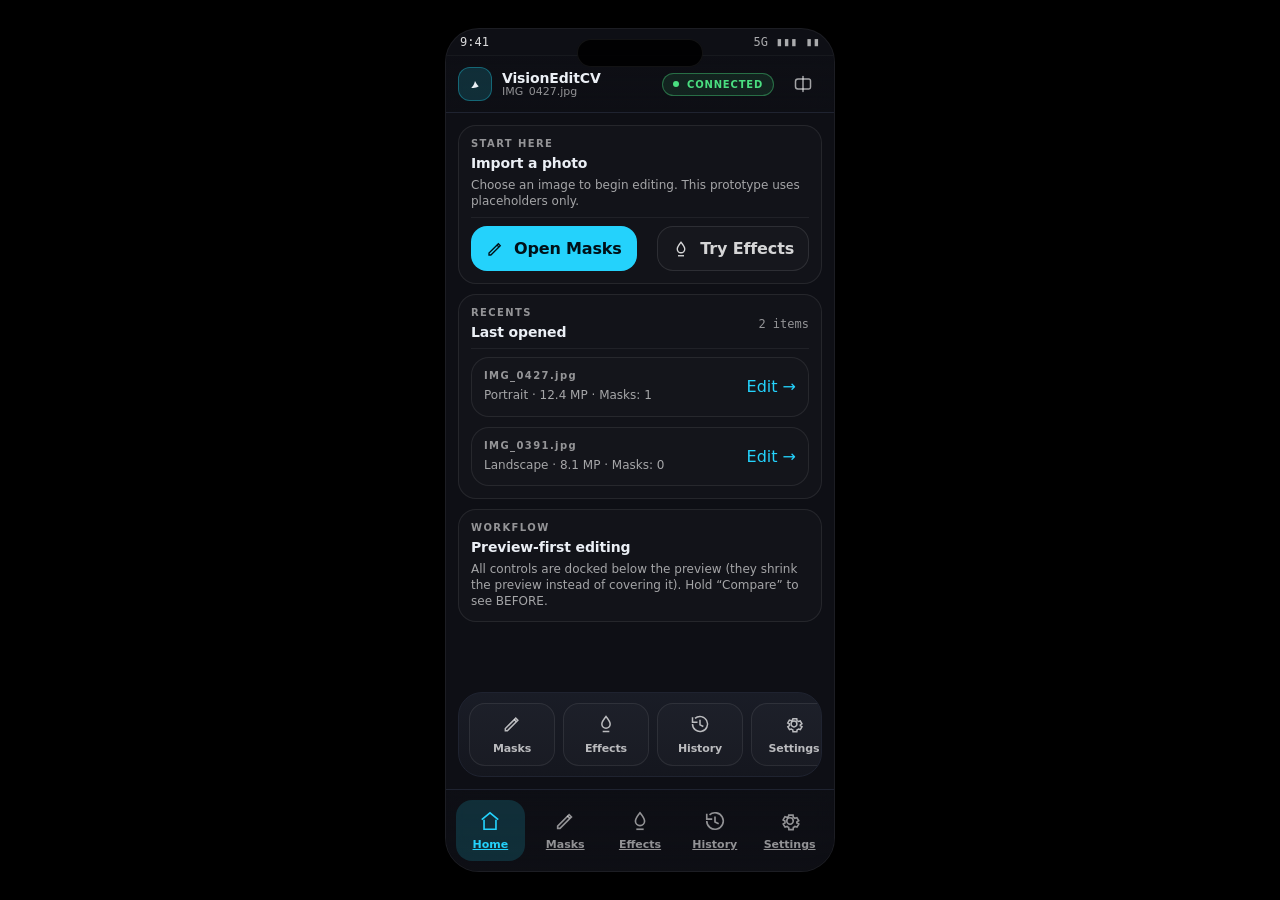
==== mobile-v2/home.html @ 8821eae2 "Align mobile-v2 with app feature set Update mobile-v2 Masks/Effects flow to match MainWindowViewMode" ====
<!doctype html>
<html lang="en">
<head>
  <meta charset="utf-8" />
  <meta name="viewport" content="width=device-width,initial-scale=1,maximum-scale=1,user-scalable=0" />
  <title>VisionEditCV — Home</title>
  <link rel="stylesheet" href="shared.css" />
</head>
<body data-screen="home">
  <div class="device">
    <div class="dynamic-island" aria-hidden="true"></div>
    <div class="app">
      <div class="status">
        <div class="mono">9:41</div>
        <div class="right mono"><span>5G</span><span>▮▮▮</span><span>▮▮</span></div>
      </div>

      <div class="topbar">
        <div class="brand">
          <div class="logo" aria-hidden="true"><svg><use href="#i-mark"></use></svg></div>
          <div class="stack">
            <div class="name">VisionEditCV</div>
            <div class="file js-file-name">IMG_0427.jpg</div>
          </div>
        </div>
        <div class="grow"></div>
        <div class="pill js-server-pill"><span class="dot"></span><span class="txt">CONNECTED</span></div>
        <button class="iconbtn" title="Hold to compare" data-hold="before"><svg><use href="#i-compare"></use></svg></button>
      </div>

      
      <div class="main">
        <div class="list" style="align-content:start">
          <div class="card">
            <div class="k">START HERE</div>
            <div class="h">Import a photo</div>
            <div class="p">Choose an image to begin editing. This prototype uses placeholders only.</div>
            <div class="sep"></div>
            <div class="actions">
              <a class="btn primary" href="editor.html" style="text-decoration:none"><svg><use href="#t-editor"></use></svg>Open Masks</a>
              <a class="btn" href="effects.html" style="text-decoration:none"><svg><use href="#t-effects"></use></svg>Try Effects</a>
            </div>
          </div>

          <div class="card">
            <div class="row2">
              <div>
                <div class="k">RECENTS</div>
                <div class="h">Last opened</div>
              </div>
              <div class="mono" style="color:rgba(255,255,255,.55);font-size:12px">2 items</div>
            </div>
            <div class="sep"></div>
            <div class="list">
              <div class="card" style="background: rgba(255,255,255,.01)">
                <div class="row2">
                  <div>
                    <div class="k">IMG_0427.jpg</div>
                    <div class="p">Portrait · 12.4 MP · Masks: 1</div>
                  </div>
                  <a class="a" href="editor.html">Edit →</a>
                </div>
              </div>
              <div class="card" style="background: rgba(255,255,255,.01)">
                <div class="row2">
                  <div>
                    <div class="k">IMG_0391.jpg</div>
                    <div class="p">Landscape · 8.1 MP · Masks: 0</div>
                  </div>
                  <a class="a" href="editor.html">Edit →</a>
                </div>
              </div>
            </div>
          </div>

          <div class="card">
            <div class="k">WORKFLOW</div>
            <div class="h">Preview-first editing</div>
            <div class="p">All controls are docked below the preview (they shrink the preview instead of covering it). Hold “Compare” to see BEFORE.</div>
          </div>
        </div>
        <div class="dock" aria-label="Quick actions">
          <div class="row">
            <a class="tool" href="editor.html" style="text-decoration:none"><svg><use href="#t-editor"></use></svg><div class="t">Masks</div></a>
            <a class="tool" href="effects.html" style="text-decoration:none"><svg><use href="#t-effects"></use></svg><div class="t">Effects</div></a>
            <a class="tool" href="history.html" style="text-decoration:none"><svg><use href="#t-history"></use></svg><div class="t">History</div></a>
            <a class="tool" href="settings.html" style="text-decoration:none"><svg><use href="#t-settings"></use></svg><div class="t">Settings</div></a>
          </div>
        </div>
      </div>


      <div class="tabs" role="navigation" aria-label="Bottom tabs">
        <a class="tab" data-tab="home" href="home.html"><svg><use href="#t-home"></use></svg><div class="l">Home</div></a>
        <a class="tab" data-tab="editor" href="editor.html"><svg><use href="#t-editor"></use></svg><div class="l">Masks</div></a>
        <a class="tab" data-tab="effects" href="effects.html"><svg><use href="#t-effects"></use></svg><div class="l">Effects</div></a>
        <a class="tab" data-tab="history" href="history.html"><svg><use href="#t-history"></use></svg><div class="l">History</div></a>
        <a class="tab" data-tab="settings" href="settings.html"><svg><use href="#t-settings"></use></svg><div class="l">Settings</div></a>
      </div>
    </div>
  </div>

  <!-- Inline symbols: copy this block into each screen -->
<svg xmlns="http://www.w3.org/2000/svg" style="display:none">
  <symbol id="i-mark" viewBox="0 0 24 24">
    <path d="M7 17c2.4-1.8 4.2-5.2 5-9 1.4 2.8 3.1 5.3 5 7.1-2.2 1.5-4.6 2.3-7.2 2.3-1.1 0-2.1-.1-2.8-.4z" fill="currentColor"/>
  </symbol>
  <symbol id="i-undo" viewBox="0 0 24 24"><path d="M9 14l-4-4 4-4"/><path d="M5 10h9a6 6 0 1 1 0 12h-3"/></symbol>
  <symbol id="i-redo" viewBox="0 0 24 24"><path d="M15 14l4-4-4-4"/><path d="M19 10H10a6 6 0 1 0 0 12h3"/></symbol>
  <symbol id="i-compare" viewBox="0 0 24 24"><path d="M12 3v18"/><path d="M19 6H6a3 3 0 0 0-3 3v6a3 3 0 0 0 3 3h13a2 2 0 0 0 2-2V8a2 2 0 0 0-2-2z"/></symbol>
  <symbol id="i-share" viewBox="0 0 24 24"><path d="M4 12v7a2 2 0 0 0 2 2h12a2 2 0 0 0 2-2v-7"/><path d="M12 3v12"/><path d="M7 8l5-5 5 5"/></symbol>

  <symbol id="t-home" viewBox="0 0 24 24"><path d="M3 10.5 12 3l9 7.5"/><path d="M5.5 10.5V21h13V10.5"/></symbol>
  <symbol id="t-editor" viewBox="0 0 24 24"><path d="M4 17.5V20h2.5L19 7.5 16.5 5 4 17.5z"/><path d="M14.5 6.5 17 9"/></symbol>
  <symbol id="t-effects" viewBox="0 0 24 24"><path d="M12 3c2.6 3.2 5 6.2 5 9a5 5 0 0 1-10 0c0-2.8 2.4-5.8 5-9z"/><path d="M8 21h8"/></symbol>
  <symbol id="t-history" viewBox="0 0 24 24"><path d="M3 12a9 9 0 1 0 3-6.7"/><path d="M3 4v6h6"/><path d="M12 7v6l4 2"/></symbol>
  <symbol id="t-settings" viewBox="0 0 24 24"><path d="M12 15.5a3.5 3.5 0 1 0 0-7 3.5 3.5 0 0 0 0 7z"/><path d="M19.4 15a7.8 7.8 0 0 0 .1-2l2-1.2-2-3.5-2.3.7a7.6 7.6 0 0 0-1.6-1l-.3-2.4H10.7L10.4 7a7.6 7.6 0 0 0-1.6 1l-2.3-.7-2 3.5 2 1.2a7.8 7.8 0 0 0 .1 2l-2 1.2 2 3.5 2.3-.7a7.6 7.6 0 0 0 1.6 1l.3 2.4h4.6l.3-2.4a7.6 7.6 0 0 0 1.6-1l2.3.7 2-3.5-2-1.2z"/></symbol>

  <symbol id="tool-select" viewBox="0 0 24 24"><path d="M5 4l6 14 2-5 5-2L5 4z"/></symbol>
  <symbol id="tool-mask" viewBox="0 0 24 24"><path d="M12 3l8 4v6c0 5-3.3 8.8-8 10-4.7-1.2-8-5-8-10V7l8-4z"/></symbol>
  <symbol id="tool-crop" viewBox="0 0 24 24"><path d="M6 2v16a4 4 0 0 0 4 4h14"/><path d="M18 22V6a4 4 0 0 0-4-4H0"/></symbol>
  <symbol id="tool-erase" viewBox="0 0 24 24"><path d="M20 20H9l-6-6 9-9 9 9-1 1"/><path d="M9 20l7-7"/></symbol>
  <symbol id="tool-text" viewBox="0 0 24 24"><path d="M4 6V4h16v2"/><path d="M10 20V4"/><path d="M14 20V10"/></symbol>
  <symbol id="tool-box" viewBox="0 0 24 24"><path d="M4 4h16v16H4z"/><path d="M8 8h8v8H8z"/></symbol>
</svg>
  <script src="shared.js"></script>
</body>
</html>
---- mobile-v2/shared.css ----
:root{
  --bg: oklch(15% 0.02 260);
  --surface: oklch(25% 0.04 260);
  --fg: oklch(95% 0.01 260);
  --muted: oklch(65% 0.03 260);
  --border: oklch(35% 0.04 260);
  --accent: oklch(80% 0.14 220);

  --bg-raw:#0E0F15;
  --panel-raw:#15171F;
  --panel-elev-raw:#1A1D27;
  --border-soft:#1F2330;
  --accent-soft: rgba(34, 211, 238, 0.16);
  --accent-muted: rgba(34, 211, 238, 0.35);
  --success:#4ADE80;
  --warn:#FBBF24;
  --danger:#FB7185;

  --r-10: 10px;
  --r-14: 14px;
  --r-18: 18px;
  --r-24: 24px;
  --shadow: 0 14px 36px rgba(0,0,0,.55);

  --font-display: 'Inter', system-ui, -apple-system, sans-serif;
  --font-body:    'Inter', system-ui, -apple-system, sans-serif;
  --font-mono:    'JetBrains Mono', ui-monospace, monospace;
}

*{box-sizing:border-box;-webkit-tap-highlight-color:transparent}
html,body{height:100%;margin:0}
body{
  background:#000;
  color:var(--fg);
  font-family:var(--font-body);
  display:flex;
  align-items:center;
  justify-content:center;
  overflow:hidden;
}

/* iPhone-style device frame (390×844) */
.device{
  width:min(100vw, 390px);
  height:min(100vh, 844px);
  background:var(--bg-raw);
  border:1px solid rgba(255,255,255,.06);
  border-radius:34px;
  overflow:hidden;
  box-shadow: var(--shadow);
  position:relative;
}
@media (max-width: 420px){
  .device{border-radius:0; border:0; height:100vh; width:100vw;}
}

.dynamic-island{
  position:absolute;
  top:10px; left:50%; transform:translateX(-50%);
  width:126px; height:28px;
  border-radius:999px;
  background:#000;
  border:1px solid rgba(255,255,255,.08);
  opacity:.9;
  z-index:50;
}

.app{
  height:100%;
  display:grid;
  grid-template-rows: 26px 58px 1fr auto auto;
}

.status{
  padding:0 14px;
  display:flex; align-items:center; justify-content:space-between;
  font-size:12px;
  color:rgba(255,255,255,.85);
}
.status .right{display:flex;gap:8px;align-items:center;color:rgba(255,255,255,.65)}
.mono{font-family:var(--font-mono); font-variant-numeric: tabular-nums;}

.topbar{
  display:flex; align-items:center; gap:10px;
  padding:10px 12px;
  border-top:1px solid rgba(255,255,255,.04);
  border-bottom:1px solid var(--border-soft);
  background:linear-gradient(180deg, rgba(14,15,21,.9), rgba(14,15,21,.65));
  backdrop-filter: blur(10px);
}

.brand{
  display:flex; align-items:center; gap:10px;
  min-width: 0;
}
.logo{
  width:34px; height:34px; border-radius:12px;
  display:grid; place-items:center;
  background:var(--accent-soft);
  border:1px solid var(--accent-muted);
}
.logo svg{width:18px; height:18px; fill:var(--accent)}

.brand .stack{display:flex;flex-direction:column;line-height:1.05;min-width:0}
.brand .name{font-size:14px;font-weight:700;letter-spacing:-.01em}
.brand .file{font-size:11px;color:rgba(255,255,255,.55);white-space:nowrap;overflow:hidden;text-overflow:ellipsis;max-width: 190px}

.grow{flex:1;min-width:0}

.pill{
  display:inline-flex;align-items:center;gap:8px;
  padding:5px 10px;border-radius:999px;
  font-size:10px;font-weight:800;letter-spacing:.08em;
  border:1px solid rgba(74,222,128,.4);
  background:rgba(74,222,128,.10);
  color:var(--success);
}
.pill .dot{width:6px;height:6px;border-radius:50%;background:var(--success)}

.iconbtn{
  width:38px;height:38px;border-radius:12px;
  display:grid;place-items:center;
  background:transparent;
  border:1px solid transparent;
  color:rgba(255,255,255,.62);
  cursor:pointer;
  transition: .15s ease;
}
.iconbtn:active{transform: translateY(1px)}
.iconbtn:hover,.iconbtn.on{background:var(--panel-elev-raw);border-color:var(--border-soft);color:var(--fg)}
.iconbtn svg{width:20px;height:20px;stroke:currentColor;fill:none;stroke-width:1.8;stroke-linecap:round;stroke-linejoin:round}

.main{
  padding:12px;
  display:grid;
  grid-template-rows: 1fr auto;
  gap:10px;
  min-height:0;
}

.preview{
  position:relative;
  border-radius: var(--r-24);
  border:1px solid var(--border-soft);
  background:
    radial-gradient(circle at 50% 20%, rgba(34,211,238,.08), transparent 55%),
    linear-gradient(135deg, #101118 25%, #15171F 25%, #15171F 50%, #101118 50%, #101118 75%, #15171F 75%) 0 0 / 22px 22px;
  overflow:hidden;
  min-height: 360px;
}

.preview .layer{
  position:absolute; inset:0;
  display:grid; place-items:center;
  padding:24px;
  text-align:center;
}
.preview .layer .label{
  width: min(92%, 300px);
  border-radius: 18px;
  padding:16px 16px;
  border:1px solid rgba(255,255,255,.10);
  background: rgba(20,22,30,.70);
  backdrop-filter: blur(10px);
}
.preview .layer h2{margin:0 0 6px;font-size:16px;letter-spacing:-.01em}
.preview .layer p{margin:0;color:rgba(255,255,255,.65);font-size:12px;line-height:1.35}

/* Before/After layers */
.preview .before{opacity:0; pointer-events:none}
body.show-before .preview .before{opacity:1}
body.show-before .preview .after{opacity:0}

.preview .corner{
  position:absolute; top:10px; left:10px;
  display:flex; gap:8px; align-items:center;
}
.badge{
  font-size:10px; font-weight:900; letter-spacing:.12em;
  padding:6px 10px;
  border-radius:999px;
  border:1px solid rgba(255,255,255,.12);
  background: rgba(20,22,30,.70);
  color: rgba(255,255,255,.80);
}
.badge.accent{border-color: var(--accent-muted); background: var(--accent-soft); color: var(--accent)}

/* Docked tool strip (never overlays preview; lives in layout flow) */
.dock{
  border-radius: var(--r-24);
  border:1px solid var(--border-soft);
  background: linear-gradient(180deg, rgba(26,29,39,.95), rgba(21,23,31,.95));
  overflow:hidden;
}
.dock .row{
  display:flex; gap:8px; align-items:center;
  padding:10px;
  overflow:auto;
  scrollbar-width:none;
}
.dock .row::-webkit-scrollbar{display:none}

.tool{
  flex:0 0 auto;
  display:flex; flex-direction:column; gap:8px; align-items:center;
  padding:10px 12px;
  border-radius: 16px;
  border:1px solid rgba(255,255,255,.08);
  background: rgba(255,255,255,.02);
  min-width: 86px;
  color: rgba(255,255,255,.70);
  cursor:pointer;
}
.tool svg{width:20px;height:20px;stroke:currentColor;fill:none;stroke-width:1.8}
.tool .t{font-size:11px;font-weight:700;letter-spacing:-.01em}
.tool.active{border-color: var(--accent-muted); background: var(--accent-soft); color: var(--accent)}

.panel{
  border-top: 1px solid var(--border-soft);
  padding: 10px;
  display:grid;
  gap:10px;
}
.panel .title{
  display:flex; align-items:center; justify-content:space-between;
}
.panel .title .h{font-size:12px; font-weight:900; letter-spacing:.12em; color: rgba(255,255,255,.72)}
.panel .title .sub{font-size:11px;color:rgba(255,255,255,.55)}

.slider{
  display:grid;
  grid-template-columns: 1fr auto;
  gap:10px;
  align-items:center;
  padding:10px;
  border-radius: 16px;
  border:1px solid rgba(255,255,255,.08);
  background: rgba(255,255,255,.02);
}
.slider label{font-size:12px;font-weight:700}
.slider .val{font-size:12px;color:rgba(255,255,255,.62)}
.slider input[type=range]{grid-column:1 / -1; width:100%}

input[type=range]{
  -webkit-appearance:none;
  appearance:none;
  height:4px;
  background: rgba(255,255,255,.10);
  border-radius:999px;
  outline:none;
}
input[type=range]::-webkit-slider-thumb{
  -webkit-appearance:none;
  width:18px;height:18px;border-radius:999px;
  background: var(--accent);
  border:3px solid rgba(0,0,0,.55);
  box-shadow: 0 6px 14px rgba(0,0,0,.5);
}

.field{
  width:100%;
  padding:10px 12px;
  border-radius: 14px;
  border:1px solid rgba(255,255,255,.10);
  background: rgba(0,0,0,.18);
  color: rgba(255,255,255,.85);
  font: inherit;
  outline: none;
}
.field::placeholder{color:rgba(255,255,255,.35)}
select.field{appearance:none; background-image: linear-gradient(45deg, transparent 50%, rgba(255,255,255,.5) 50%), linear-gradient(135deg, rgba(255,255,255,.5) 50%, transparent 50%); background-position: calc(100% - 16px) 55%, calc(100% - 10px) 55%; background-size:6px 6px, 6px 6px; background-repeat:no-repeat; padding-right:34px;}
input[type=color].field{padding:0; width:44px; height:38px; border-radius: 12px;}

.actions{
  display:flex; gap:10px; align-items:center; justify-content:space-between;
}
.btn{
  border-radius: 16px;
  padding: 12px 14px;
  border: 1px solid rgba(255,255,255,.10);
  background: rgba(255,255,255,.02);
  color: rgba(255,255,255,.82);
  font-weight: 800;
  letter-spacing: -.01em;
  cursor:pointer;
  display:inline-flex; align-items:center; gap:10px;
}
.btn svg{width:18px;height:18px;stroke:currentColor;fill:none;stroke-width:1.8}
.btn.primary{background: var(--accent); color:#001018; border-color: rgba(255,255,255,.0)}
.btn.primary:active{filter:brightness(1.03)}
.btn.ghost{background: transparent}
.btn.small{padding:10px 12px; border-radius: 14px; font-size:12px}

.tabs{
  display:grid;
  grid-template-columns: repeat(5, 1fr);
  gap:6px;
  padding: 10px 10px calc(10px + env(safe-area-inset-bottom));
  border-top:1px solid var(--border-soft);
  background: linear-gradient(180deg, rgba(14,15,21,.55), rgba(14,15,21,.92));
  backdrop-filter: blur(10px);
}
.tab{
  border:0;
  background: transparent;
  color: rgba(255,255,255,.55);
  padding:10px 6px;
  border-radius: 16px;
  display:flex; flex-direction:column; align-items:center; gap:6px;
  cursor:pointer;
  font-family: inherit;
}
.tab svg{width:22px;height:22px;stroke:currentColor;fill:none;stroke-width:1.8}
.tab .l{font-size:11px;font-weight:700}
.tab.active{background: var(--accent-soft); color: var(--accent)}

.list{display:grid; gap:10px}
.card{
  border-radius: var(--r-18);
  border:1px solid rgba(255,255,255,.08);
  background: rgba(255,255,255,.02);
  padding: 12px;
}
.card .k{font-size:10px;font-weight:900;letter-spacing:.14em;color:rgba(255,255,255,.55)}
.card .h{margin:6px 0 0;font-size:14px;font-weight:800;letter-spacing:-.01em}
.card .p{margin:6px 0 0;color:rgba(255,255,255,.62);font-size:12px;line-height:1.35}

.toast{
  position:absolute;
  left:50%; transform:translateX(-50%);
  bottom: 14px;
  padding:8px 12px;
  border-radius: 999px;
  border:1px solid rgba(255,255,255,.12);
  background: rgba(20,22,30,.75);
  color: rgba(255,255,255,.80);
  font-size: 11px;
  font-weight: 900;
  letter-spacing: .14em;
  opacity:0;
  transition: .12s ease;
}
body.show-before .toast{opacity:1}

/* Utility */
.sep{height:1px;background: rgba(255,255,255,.06); margin:8px 0}
.row2{display:flex;gap:10px;align-items:center;justify-content:space-between}
.a{color:var(--accent); text-decoration:none}
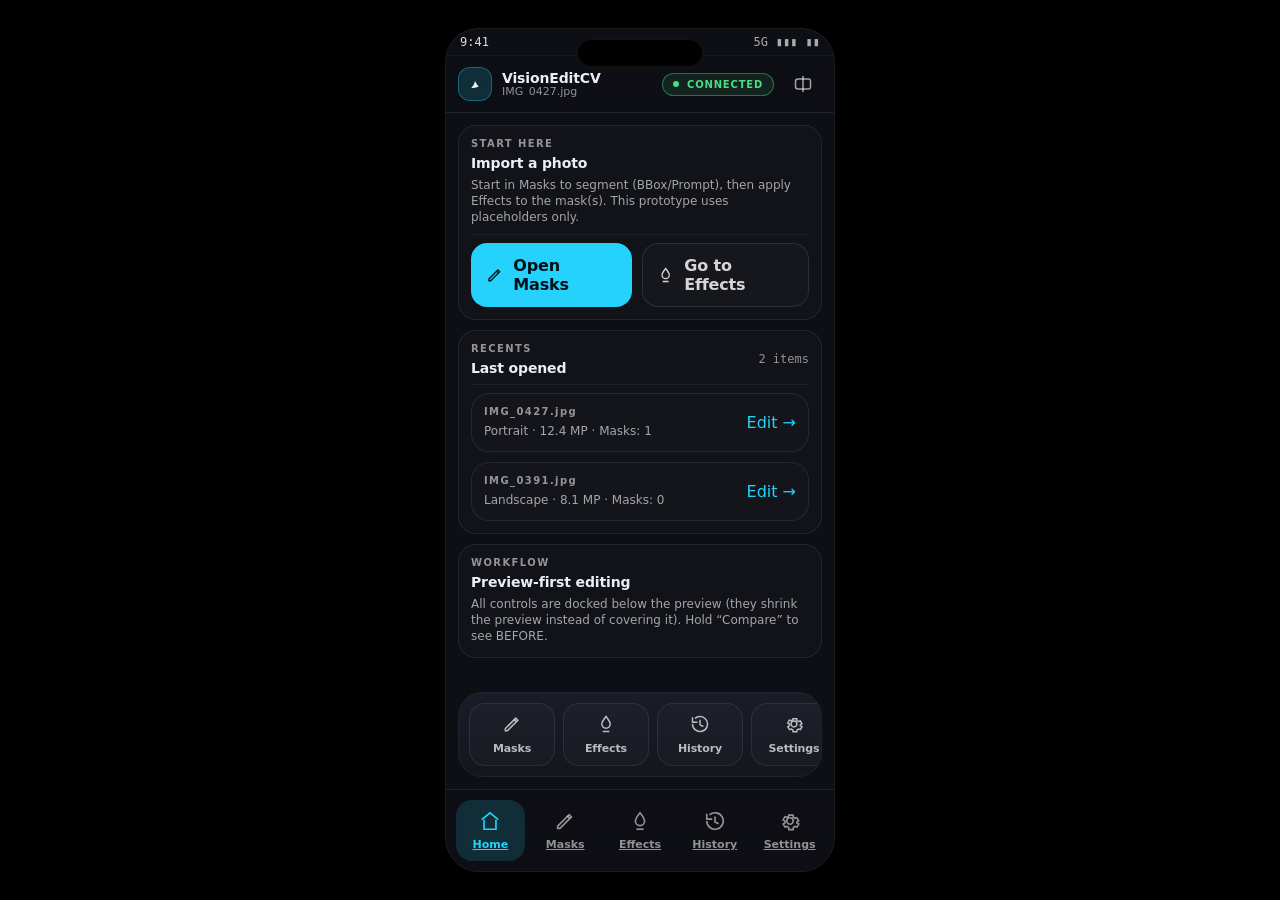
==== commit 59d5e2db: "Clarify Masks→Effects flow on Home Co-authored-by: Copilot <223556219+Copilot@users.noreply.github.c" ====
--- a/mobile-v2/home.html
+++ b/mobile-v2/home.html
@@ -34,11 +34,11 @@
           <div class="card">
             <div class="k">START HERE</div>
             <div class="h">Import a photo</div>
-            <div class="p">Choose an image to begin editing. This prototype uses placeholders only.</div>
+            <div class="p">Start in Masks to segment (BBox/Prompt), then apply Effects to the mask(s). This prototype uses placeholders only.</div>
             <div class="sep"></div>
             <div class="actions">
               <a class="btn primary" href="editor.html" style="text-decoration:none"><svg><use href="#t-editor"></use></svg>Open Masks</a>
-              <a class="btn" href="effects.html" style="text-decoration:none"><svg><use href="#t-effects"></use></svg>Try Effects</a>
+              <a class="btn" href="effects.html" style="text-decoration:none"><svg><use href="#t-effects"></use></svg>Go to Effects</a>
             </div>
           </div>
 
